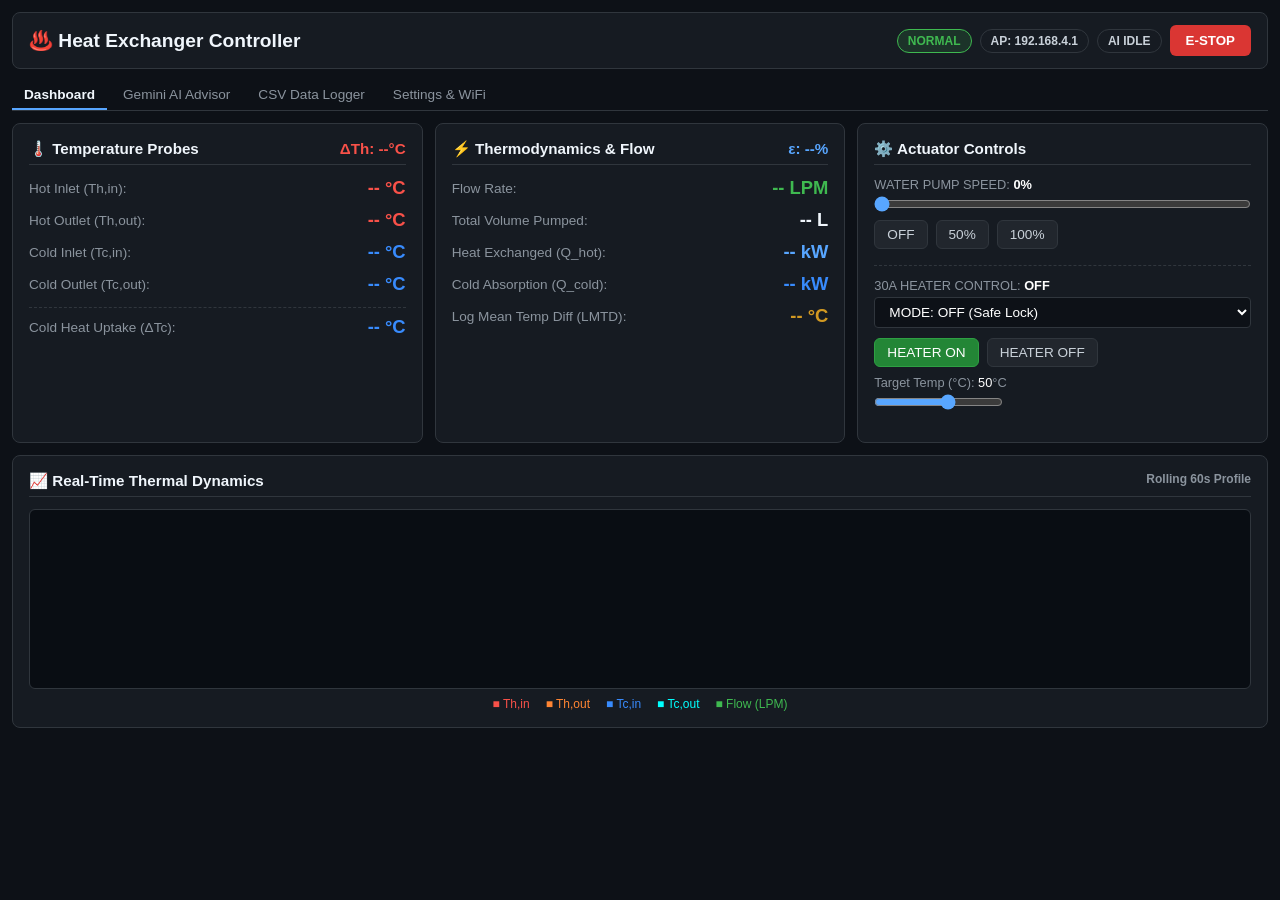
==== src/web/index.html @ 1cc0d994 "refactor: modularize codebase into src domain folders, single-file headers, and dedicated web assets" ====
<!DOCTYPE html>
<html lang="en">
<head>
  <meta charset="UTF-8">
  <meta name="viewport" content="width=device-width, initial-scale=1.0">
  <title>Heat Exchanger Control & Telemetry</title>
  <link rel="stylesheet" href="style.css">
</head>
<body>
  <div class="header">
    <h1>
      <span>♨️ Heat Exchanger Controller</span>
    </h1>
    <div class="badges">
      <span id="badgeSafety" class="badge badge-ok">NORMAL</span>
      <span id="badgeWifi" class="badge">AP: 192.168.4.1</span>
      <span id="badgeAi" class="badge">AI IDLE</span>
      <button class="btn-estop" onclick="triggerEStop()">E-STOP</button>
    </div>
  </div>

  <div class="tab-nav">
    <button class="tab-btn active" onclick="switchTab('dashboard')">Dashboard</button>
    <button class="tab-btn" onclick="switchTab('gemini')">Gemini AI Advisor</button>
    <button class="tab-btn" onclick="switchTab('logging')">CSV Data Logger</button>
    <button class="tab-btn" onclick="switchTab('settings')">Settings & WiFi</button>
  </div>

  <!-- TAB: DASHBOARD -->
  <div id="tab-dashboard" class="tab-content active">
    <div class="grid">
      <!-- Temperatures Card -->
      <div class="card">
        <h2><span>🌡️ Temperature Probes</span> <span id="lblDeltaTh" class="val-hot">ΔTh: --°C</span></h2>
        <div class="stat-row">
          <span class="stat-label">Hot Inlet (Th,in):</span>
          <span id="valThIn" class="stat-val val-hot">-- °C</span>
        </div>
        <div class="stat-row">
          <span class="stat-label">Hot Outlet (Th,out):</span>
          <span id="valThOut" class="stat-val val-hot">-- °C</span>
        </div>
        <div class="stat-row">
          <span class="stat-label">Cold Inlet (Tc,in):</span>
          <span id="valTcIn" class="stat-val val-cold">-- °C</span>
        </div>
        <div class="stat-row">
          <span class="stat-label">Cold Outlet (Tc,out):</span>
          <span id="valTcOut" class="stat-val val-cold">-- °C</span>
        </div>
        <div class="stat-row" style="margin-top: 12px; border-top: 1px dashed var(--border); padding-top: 8px;">
          <span class="stat-label">Cold Heat Uptake (ΔTc):</span>
          <span id="lblDeltaTc" class="stat-val val-cold">-- °C</span>
        </div>
      </div>

      <!-- Thermodynamics & Flow Card -->
      <div class="card">
        <h2><span>⚡ Thermodynamics & Flow</span> <span id="valEff" class="val-accent">ε: --%</span></h2>
        <div class="stat-row">
          <span class="stat-label">Flow Rate:</span>
          <span id="valFlow" class="stat-val val-flow">-- LPM</span>
        </div>
        <div class="stat-row">
          <span class="stat-label">Total Volume Pumped:</span>
          <span id="valVolume" class="stat-val">-- L</span>
        </div>
        <div class="stat-row">
          <span class="stat-label">Heat Exchanged (Q_hot):</span>
          <span id="valQHot" class="stat-val val-accent">-- kW</span>
        </div>
        <div class="stat-row">
          <span class="stat-label">Cold Absorption (Q_cold):</span>
          <span id="valQCold" class="stat-val val-cold">-- kW</span>
        </div>
        <div class="stat-row">
          <span class="stat-label">Log Mean Temp Diff (LMTD):</span>
          <span id="valLmtd" class="stat-val val-warn">-- °C</span>
        </div>
      </div>

      <!-- Pump & Heater Actuator Control -->
      <div class="card">
        <h2><span>⚙️ Actuator Controls</span></h2>
        <!-- Pump -->
        <div class="control-group">
          <label>WATER PUMP SPEED: <span id="lblPumpPct" style="color:#fff;font-weight:bold;">0%</span></label>
          <div class="slider-row">
            <input type="range" id="rngPump" min="0" max="100" value="0" oninput="updatePumpSlider(this.value)" onchange="sendPumpCmd(this.value)">
          </div>
          <div class="btn-row">
            <button class="btn" onclick="sendPumpCmd(0)">OFF</button>
            <button class="btn" onclick="sendPumpCmd(50)">50%</button>
            <button class="btn" onclick="sendPumpCmd(100)">100%</button>
          </div>
        </div>
        <!-- Heater -->
        <div class="control-group" style="margin-top: 16px; border-top: 1px dashed var(--border); padding-top: 12px;">
          <label>30A HEATER CONTROL: <span id="lblHeaterState" style="color:#fff;font-weight:bold;">OFF</span></label>
          <div class="stat-row">
            <select id="selHeaterMode" onchange="sendHeaterConfig()">
              <option value="0">MODE: OFF (Safe Lock)</option>
              <option value="1">MODE: MANUAL ON/OFF</option>
              <option value="2">MODE: THERMOSTATIC (Setpoint)</option>
              <option value="3">MODE: TIME-PWM (Slow Proportional)</option>
            </select>
          </div>
          <div class="btn-row" id="grpManualHeater" style="margin-top: 6px;">
            <button class="btn btn-primary" onclick="sendHeaterManual(true)">HEATER ON</button>
            <button class="btn" onclick="sendHeaterManual(false)">HEATER OFF</button>
          </div>
          <div id="grpThermostatic" style="margin-top: 8px;">
            <label>Target Temp (°C): <span id="lblTargetTemp" style="color:#fff;">50</span>°C</label>
            <input type="range" id="rngTargetTemp" min="20" max="72" value="50" oninput="document.getElementById('lblTargetTemp').innerText=this.value" onchange="sendHeaterConfig()">
          </div>
        </div>
      </div>
    </div>

    <!-- Live Chart -->
    <div class="card">
      <h2><span>📈 Real-Time Thermal Dynamics</span> <span style="font-size:0.75rem;color:#8b949e;">Rolling 60s Profile</span></h2>
      <canvas id="chartCanvas"></canvas>
      <div style="display:flex;gap:16px;margin-top:8px;font-size:0.75rem;justify-content:center;flex-wrap:wrap;">
        <span style="color:var(--hot);">■ Th,in</span>
        <span style="color:#ff8533;">■ Th,out</span>
        <span style="color:var(--cold);">■ Tc,in</span>
        <span style="color:#00ffff;">■ Tc,out</span>
        <span style="color:var(--flow);">■ Flow (LPM)</span>
      </div>
    </div>
  </div>

  <!-- TAB: GEMINI AI ADVISOR -->
  <div id="tab-gemini" class="tab-content">
    <div class="grid">
      <div class="card">
        <h2><span>🤖 Google Gemini AI Edge Integration</span></h2>
        <div class="control-group">
          <label>Google Gemini API Key:</label>
          <div style="display:flex;gap:8px;">
            <input type="text" id="txtGeminiKey" placeholder="AIzaSy...">
            <button class="btn btn-primary" onclick="saveGeminiKey()">Save</button>
          </div>
        </div>
        <div class="control-group">
          <label>Auto-Analysis Interval:</label>
          <select id="selAiInterval" onchange="saveAiInterval()">
            <option value="0">Disabled (Manual Only)</option>
            <option value="30000">Every 30 Seconds</option>
            <option value="60000">Every 1 Minute</option>
            <option value="120000">Every 2 Minutes</option>
          </select>
        </div>
        <div class="control-group">
          <label>
            <input type="checkbox" id="chkAiClosedLoop" onchange="toggleAiClosedLoop()">
            Enable Autonomous Closed-Loop Tuning (AI applies pump & heater setpoints within safety limits)
          </label>
        </div>
        <div class="btn-row">
          <button class="btn btn-primary" onclick="triggerGeminiQuery()">Run AI Thermodynamic Analysis Now</button>
        </div>
      </div>

      <div class="card">
        <h2><span>🧠 Latest AI Diagnostic Report</span> <span id="lblAiScore" class="val-accent">Score: --/100</span></h2>
        <div class="ai-box">
          <div id="aiAnalysisText">No AI evaluation performed yet. Connect to Station Wi-Fi with internet and click 'Run AI Analysis'.</div>
          <div class="ai-rec" id="aiRecText"></div>
          <div id="aiWarningText" style="color:var(--danger);margin-top:6px;"></div>
        </div>
        <div class="btn-row" style="margin-top:12px;">
          <button class="btn btn-warn" id="btnApplyAi" style="display:none;" onclick="applyAiRecommendation()">Apply Suggested Setpoints</button>
        </div>
      </div>
    </div>
  </div>

  <!-- TAB: LOGGING -->
  <div id="tab-logging" class="tab-content">
    <div class="card">
      <h2><span>💾 Experimental CSV Data Logging</span></h2>
      <p style="font-size:0.85rem;color:#8b949e;margin-bottom:12px;">The ESP32 logs live thermodynamic measurements into a circular RAM buffer at 1 Hz.</p>
      <div class="stat-row">
        <span class="stat-label">Logged Samples:</span>
        <span id="lblLogCount" class="stat-val">0 / 600</span>
      </div>
      <div class="btn-row" style="margin-top:16px;">
        <button class="btn btn-primary" onclick="window.open('/api/export.csv')">Download CSV Dataset</button>
        <button class="btn" onclick="clearLogData()">Reset Logger Buffer</button>
      </div>
    </div>
  </div>

  <!-- TAB: SETTINGS -->
  <div id="tab-settings" class="tab-content">
    <div class="grid">
      <div class="card">
        <h2><span>📶 Wi-Fi Station Configuration</span></h2>
        <div class="control-group">
          <label>Station Network SSID:</label>
          <input type="text" id="txtWifiSsid" placeholder="Home or Lab Network">
        </div>
        <div class="control-group">
          <label>Network Password:</label>
          <input type="password" id="txtWifiPass" placeholder="Password">
        </div>
        <div class="btn-row">
          <button class="btn btn-primary" onclick="saveWifiCredentials()">Connect & Save</button>
        </div>
      </div>

      <div class="card">
        <h2><span>⚙️ Calibration & Safety Overrides</span></h2>
        <div class="control-group">
          <label>Flow Meter K-Factor (Hz / LPM):</label>
          <input type="number" id="txtKFactor" step="0.1" value="7.5">
        </div>
        <div class="btn-row">
          <button class="btn btn-primary" onclick="saveCalibration()">Save Calibration</button>
          <button class="btn btn-warn" onclick="resetSafetyTrip()">Clear Safety Alarm</button>
        </div>
      </div>
    </div>
  </div>

  <script src="app.js"></script>
</body>
</html>
---- src/web/style.css ----
:root {
  --bg: #0d1117;
  --card-bg: #161b22;
  --border: #30363d;
  --text: #c9d1d9;
  --text-bright: #f0f6fc;
  --accent: #58a6ff;
  --hot: #f85149;
  --cold: #388bfd;
  --flow: #3fb950;
  --warn: #d29922;
  --danger: #da3633;
}

* {
  box-sizing: border-box;
  margin: 0;
  padding: 0;
  font-family: -apple-system, BlinkMacSystemFont, "Segoe UI", Roboto, sans-serif;
}

body {
  background: var(--bg);
  color: var(--text);
  padding: 12px;
}

.header {
  display: flex;
  justify-content: space-between;
  align-items: center;
  padding: 12px 16px;
  background: var(--card-bg);
  border: 1px solid var(--border);
  border-radius: 8px;
  margin-bottom: 12px;
  flex-wrap: wrap;
  gap: 8px;
}

.header h1 {
  font-size: 1.2rem;
  color: var(--text-bright);
  display: flex;
  align-items: center;
  gap: 8px;
}

.badges {
  display: flex;
  gap: 8px;
  align-items: center;
  flex-wrap: wrap;
}

.badge {
  padding: 4px 10px;
  border-radius: 12px;
  font-size: 0.75rem;
  font-weight: bold;
  text-transform: uppercase;
  border: 1px solid var(--border);
}

.badge-ok {
  background: rgba(63, 185, 80, 0.15);
  color: #3fb950;
  border-color: #3fb950;
}

.badge-trip {
  background: rgba(248, 81, 73, 0.25);
  color: #f85149;
  border-color: #f85149;
  animation: pulse 1s infinite;
}

@keyframes pulse {
  0%, 100% { opacity: 1; }
  50% { opacity: 0.4; }
}

.btn-estop {
  background: var(--danger);
  color: #fff;
  border: none;
  padding: 8px 16px;
  border-radius: 6px;
  font-weight: bold;
  cursor: pointer;
  transition: 0.2s;
}

.btn-estop:hover {
  background: #b62324;
}

.grid {
  display: grid;
  grid-template-columns: repeat(auto-fit, minmax(280px, 1fr));
  gap: 12px;
  margin-bottom: 12px;
}

.card {
  background: var(--card-bg);
  border: 1px solid var(--border);
  border-radius: 8px;
  padding: 16px;
}

.card h2 {
  font-size: 0.95rem;
  color: var(--text-bright);
  margin-bottom: 12px;
  display: flex;
  justify-content: space-between;
  border-bottom: 1px solid var(--border);
  padding-bottom: 6px;
}

.stat-row {
  display: flex;
  justify-content: space-between;
  align-items: center;
  margin-bottom: 10px;
}

.stat-label {
  font-size: 0.85rem;
  color: #8b949e;
}

.stat-val {
  font-size: 1.15rem;
  font-weight: bold;
  color: var(--text-bright);
}

.val-hot { color: var(--hot); }
.val-cold { color: var(--cold); }
.val-flow { color: var(--flow); }
.val-accent { color: var(--accent); }
.val-warn { color: var(--warn); }

.control-group {
  margin-bottom: 12px;
}

.control-group label {
  display: block;
  font-size: 0.8rem;
  color: #8b949e;
  margin-bottom: 4px;
}

.slider-row {
  display: flex;
  align-items: center;
  gap: 10px;
}

input[type=range] {
  flex: 1;
  accent-color: var(--accent);
  cursor: pointer;
}

input[type=number], input[type=text], input[type=password], select {
  background: #0d1117;
  border: 1px solid var(--border);
  color: #fff;
  padding: 6px 10px;
  border-radius: 4px;
  font-size: 0.85rem;
  width: 100%;
}

.btn {
  background: #21262d;
  border: 1px solid var(--border);
  color: #c9d1d9;
  padding: 6px 12px;
  border-radius: 6px;
  cursor: pointer;
  font-size: 0.85rem;
  transition: 0.2s;
}

.btn:hover {
  background: #30363d;
  color: #fff;
}

.btn-primary {
  background: #238636;
  border-color: #2ea043;
  color: #fff;
}

.btn-primary:hover {
  background: #2ea043;
}

.btn-warn {
  background: #9e6a03;
  border-color: #bb8009;
  color: #fff;
}

.btn-row {
  display: flex;
  gap: 8px;
  margin-top: 8px;
}

canvas {
  width: 100%;
  height: 180px;
  background: #090d13;
  border: 1px solid var(--border);
  border-radius: 6px;
  display: block;
}

.ai-box {
  background: rgba(88, 166, 255, 0.08);
  border: 1px solid rgba(88, 166, 255, 0.3);
  border-radius: 6px;
  padding: 12px;
  font-size: 0.85rem;
  line-height: 1.4;
}

.ai-rec {
  margin-top: 8px;
  font-weight: bold;
  color: var(--accent);
}

.tab-nav {
  display: flex;
  gap: 4px;
  border-bottom: 1px solid var(--border);
  margin-bottom: 12px;
}

.tab-btn {
  padding: 6px 12px;
  background: transparent;
  border: none;
  color: #8b949e;
  cursor: pointer;
  font-size: 0.85rem;
  border-bottom: 2px solid transparent;
}

.tab-btn.active {
  color: var(--text-bright);
  border-color: var(--accent);
  font-weight: bold;
}

.tab-content {
  display: none;
}

.tab-content.active {
  display: block;
}
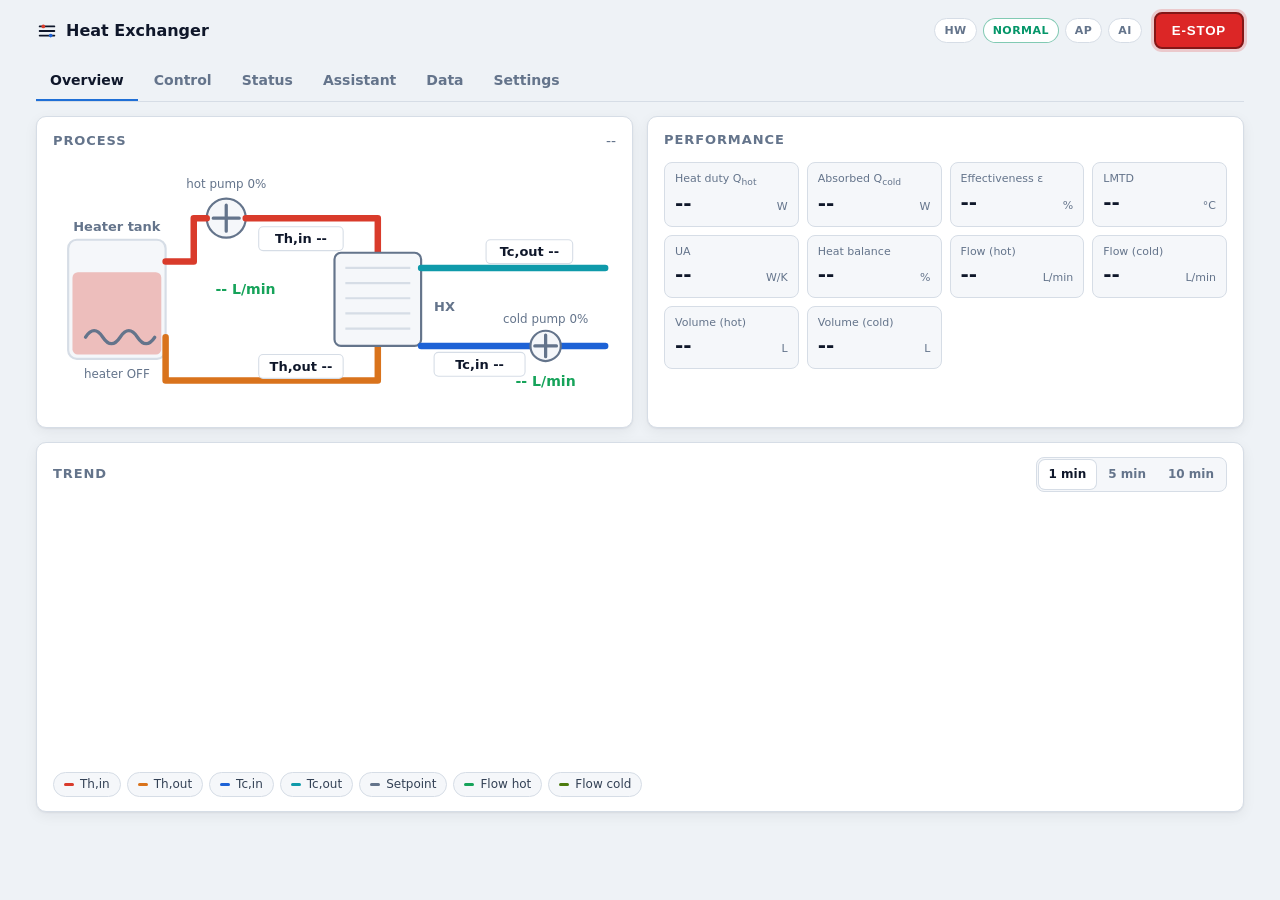
==== commit 50e38493: "feat: dual one-way pumps, cold loop, single 1-Wire bus, hosted simulator - Two one-way single-PWM pu" ====
--- a/src/web/index.html
+++ b/src/web/index.html
@@ -3,228 +3,387 @@
 <head>
   <meta charset="UTF-8">
   <meta name="viewport" content="width=device-width, initial-scale=1.0">
-  <title>Heat Exchanger Control & Telemetry</title>
+  <meta name="color-scheme" content="dark light">
+  <title>Heat Exchanger Control</title>
   <link rel="stylesheet" href="style.css">
 </head>
 <body>
-  <div class="header">
-    <h1>
-      <span>♨️ Heat Exchanger Controller</span>
-    </h1>
-    <div class="badges">
-      <span id="badgeSafety" class="badge badge-ok">NORMAL</span>
-      <span id="badgeWifi" class="badge">AP: 192.168.4.1</span>
-      <span id="badgeAi" class="badge">AI IDLE</span>
-      <button class="btn-estop" onclick="triggerEStop()">E-STOP</button>
+  <header class="topbar">
+    <div class="brand">
+      <svg viewBox="0 0 24 24" width="22" height="22" aria-hidden="true"><path d="M4 7h16M4 12h16M4 17h16" stroke="currentColor" stroke-width="2" fill="none" stroke-linecap="round"/><circle cx="8" cy="7" r="2" fill="var(--hot)"/><circle cx="16" cy="17" r="2" fill="var(--cold)"/></svg>
+      <span>Heat Exchanger</span>
     </div>
-  </div>
-
-  <div class="tab-nav">
-    <button class="tab-btn active" onclick="switchTab('dashboard')">Dashboard</button>
-    <button class="tab-btn" onclick="switchTab('gemini')">Gemini AI Advisor</button>
-    <button class="tab-btn" onclick="switchTab('logging')">CSV Data Logger</button>
-    <button class="tab-btn" onclick="switchTab('settings')">Settings & WiFi</button>
-  </div>
-
-  <!-- TAB: DASHBOARD -->
-  <div id="tab-dashboard" class="tab-content active">
-    <div class="grid">
-      <!-- Temperatures Card -->
+    <div class="chips">
+      <span id="chipSource" class="chip">HW</span>
+      <span id="chipSafety" class="chip chip-ok">NORMAL</span>
+      <span id="chipNet" class="chip">AP</span>
+      <span id="chipAi" class="chip">AI</span>
+    </div>
+    <button class="btn-estop" id="btnEstop" title="Emergency stop: heater off, both pumps stopped">E-STOP</button>
+  </header>
+
+  <nav class="tabs" role="tablist">
+    <button class="tab active" data-tab="overview">Overview</button>
+    <button class="tab" data-tab="control">Control</button>
+    <button class="tab" data-tab="status">Status <span id="statusDot" class="dot hidden"></span></button>
+    <button class="tab" data-tab="assistant">Assistant <span id="chatDot" class="dot hidden"></span></button>
+    <button class="tab" data-tab="data">Data</button>
+    <button class="tab" data-tab="settings">Settings</button>
+  </nav>
+
+  <main>
+    <!-- ================= OVERVIEW ================= -->
+    <section id="tab-overview" class="tab-panel active">
+      <div class="grid grid-2">
+        <div class="card">
+          <div class="card-h"><h2>Process</h2><span id="lblUptime" class="muted">--</span></div>
+          <svg id="schematic" viewBox="0 0 520 230" class="schematic" role="img" aria-label="Process schematic">
+            <!-- tank -->
+            <rect x="14" y="70" width="90" height="110" rx="8" class="sx-tank"/>
+            <rect id="sxTankFill" x="18" y="100" width="82" height="76" rx="5" class="sx-water"/>
+            <path id="sxCoil" d="M30 160 q8 -12 16 0 t16 0 t16 0 t16 0" class="sx-coil"/>
+            <text x="59" y="62" class="sx-label" text-anchor="middle">Heater tank</text>
+            <text id="sxHeater" x="59" y="198" class="sx-small" text-anchor="middle">heater OFF</text>
+            <!-- hot pump -->
+            <circle id="sxPump" cx="160" cy="50" r="18" class="sx-pump"/>
+            <path id="sxImpeller" d="M160 38 L160 62 M148 50 L172 50" class="sx-imp"/>
+            <text id="sxPumpTxt" x="160" y="22" class="sx-small" text-anchor="middle">hot pump 0%</text>
+            <!-- hot path: tank -> pump -> HX in ; HX out -> tank -->
+            <path d="M104 90 H130 V50 H142" class="sx-pipe hot"/>
+            <path d="M178 50 H300 V82" class="sx-pipe hot flowline" id="sxHotIn"/>
+            <path d="M300 168 V200 H104 V160" class="sx-pipe hot-ret flowline" id="sxHotOut"/>
+            <!-- exchanger -->
+            <rect x="260" y="82" width="80" height="86" rx="6" class="sx-hx"/>
+            <path d="M270 96 H330 M270 110 H330 M270 124 H330 M270 138 H330 M270 152 H330" class="sx-plates"/>
+            <text x="352" y="136" class="sx-label">HX</text>
+            <!-- cold path with its own pump on the inlet -->
+            <path d="M510 168 H469" class="sx-pipe cold flowline" id="sxColdInA"/>
+            <path d="M441 168 H340" class="sx-pipe cold flowline" id="sxColdInB"/>
+            <path d="M340 96 H510" class="sx-pipe cold-ret flowline" id="sxColdOut"/>
+            <circle id="sxColdPump" cx="455" cy="168" r="14" class="sx-pump"/>
+            <path id="sxColdImpeller" d="M455 158 L455 178 M445 168 L465 168" class="sx-imp sx-imp-cold"/>
+            <text id="sxColdPumpTxt" x="455" y="147" class="sx-small" text-anchor="middle">cold pump 0%</text>
+            <!-- temperature tags -->
+            <g class="sx-tag"><rect x="190" y="58" width="78" height="22" rx="4"/><text id="sxThIn" x="229" y="73" text-anchor="middle">Th,in --</text></g>
+            <g class="sx-tag"><rect x="190" y="176" width="78" height="22" rx="4"/><text id="sxThOut" x="229" y="191" text-anchor="middle">Th,out --</text></g>
+            <g class="sx-tag"><rect x="352" y="174" width="84" height="22" rx="4"/><text id="sxTcIn" x="394" y="189" text-anchor="middle">Tc,in --</text></g>
+            <g class="sx-tag"><rect x="400" y="70" width="80" height="22" rx="4"/><text id="sxTcOut" x="440" y="85" text-anchor="middle">Tc,out --</text></g>
+            <text id="sxFlowHot" x="150" y="120" class="sx-flow">-- L/min</text>
+            <text id="sxFlowCold" x="455" y="205" class="sx-flow" text-anchor="middle">-- L/min</text>
+          </svg>
+        </div>
+
+        <div class="card">
+          <div class="card-h"><h2>Performance</h2><span id="lblThermoValid" class="muted"></span></div>
+          <div class="kpis">
+            <div class="kpi"><span class="kpi-l">Heat duty Q<sub>hot</sub></span><span class="kpi-v" id="kQh">--</span><span class="kpi-u">W</span></div>
+            <div class="kpi"><span class="kpi-l">Absorbed Q<sub>cold</sub></span><span class="kpi-v" id="kQc">--</span><span class="kpi-u">W</span></div>
+            <div class="kpi"><span class="kpi-l">Effectiveness ε</span><span class="kpi-v" id="kEff">--</span><span class="kpi-u">%</span></div>
+            <div class="kpi"><span class="kpi-l">LMTD</span><span class="kpi-v" id="kLmtd">--</span><span class="kpi-u">°C</span></div>
+            <div class="kpi"><span class="kpi-l">UA</span><span class="kpi-v" id="kUa">--</span><span class="kpi-u">W/K</span></div>
+            <div class="kpi"><span class="kpi-l">Heat balance</span><span class="kpi-v" id="kBal">--</span><span class="kpi-u">%</span></div>
+            <div class="kpi"><span class="kpi-l">Flow (hot)</span><span class="kpi-v" id="kFlow">--</span><span class="kpi-u">L/min</span></div>
+            <div class="kpi"><span class="kpi-l">Flow (cold)</span><span class="kpi-v" id="kFlowCold">--</span><span class="kpi-u">L/min</span></div>
+            <div class="kpi"><span class="kpi-l">Volume (hot)</span><span class="kpi-v" id="kVol">--</span><span class="kpi-u">L</span></div>
+            <div class="kpi"><span class="kpi-l">Volume (cold)</span><span class="kpi-v" id="kVolCold">--</span><span class="kpi-u">L</span></div>
+          </div>
+          <div class="probe-row" id="probeRow"></div>
+        </div>
+      </div>
+
       <div class="card">
-        <h2><span>🌡️ Temperature Probes</span> <span id="lblDeltaTh" class="val-hot">ΔTh: --°C</span></h2>
-        <div class="stat-row">
-          <span class="stat-label">Hot Inlet (Th,in):</span>
-          <span id="valThIn" class="stat-val val-hot">-- °C</span>
-        </div>
-        <div class="stat-row">
-          <span class="stat-label">Hot Outlet (Th,out):</span>
-          <span id="valThOut" class="stat-val val-hot">-- °C</span>
-        </div>
-        <div class="stat-row">
-          <span class="stat-label">Cold Inlet (Tc,in):</span>
-          <span id="valTcIn" class="stat-val val-cold">-- °C</span>
-        </div>
-        <div class="stat-row">
-          <span class="stat-label">Cold Outlet (Tc,out):</span>
-          <span id="valTcOut" class="stat-val val-cold">-- °C</span>
-        </div>
-        <div class="stat-row" style="margin-top: 12px; border-top: 1px dashed var(--border); padding-top: 8px;">
-          <span class="stat-label">Cold Heat Uptake (ΔTc):</span>
-          <span id="lblDeltaTc" class="stat-val val-cold">-- °C</span>
-        </div>
-      </div>
-
-      <!-- Thermodynamics & Flow Card -->
+        <div class="card-h">
+          <h2>Trend</h2>
+          <div class="seg" id="segWindow">
+            <button data-win="60" class="active">1 min</button>
+            <button data-win="300">5 min</button>
+            <button data-win="600">10 min</button>
+          </div>
+        </div>
+        <div class="chart-wrap"><canvas id="chart" aria-label="Temperature and flow trend"></canvas><div id="chartTip" class="chart-tip hidden"></div></div>
+        <div class="legend" id="legend"></div>
+      </div>
+    </section>
+
+    <!-- ================= CONTROL ================= -->
+    <section id="tab-control" class="tab-panel">
+      <div class="grid grid-2">
+        <!-- Hot-side pump -->
+        <div class="card">
+          <div class="card-h"><h2>Pump · hot loop</h2><span id="lblPumpState" class="pill">STOPPED</span></div>
+          <div class="seg seg-wide" id="segPumpMode">
+            <button data-pmode="0" class="active">Manual speed</button>
+            <button data-pmode="1">Flow setpoint</button>
+          </div>
+          <div id="pumpManual">
+            <label class="lbl">Speed <b id="lblPumpCmd">0</b>%</label>
+            <input type="range" id="rngPump" min="0" max="100" step="1" value="0">
+            <div class="btn-row">
+              <button class="btn" data-pump="0">Stop</button>
+              <button class="btn" data-pump="30">30%</button>
+              <button class="btn" data-pump="60">60%</button>
+              <button class="btn" data-pump="100">100%</button>
+            </div>
+          </div>
+          <div id="pumpFlow" class="hidden">
+            <label class="lbl">Flow setpoint (L/min)</label>
+            <div class="inline">
+              <input type="number" id="numFlowSp" min="0" max="30" step="0.1" value="2.0">
+              <button class="btn btn-primary" id="btnFlowSp">Apply</button>
+              <button class="btn" data-pump="0">Stop</button>
+            </div>
+          </div>
+          <div class="meter-row">
+            <div class="meter"><span>Actual</span><div class="bar"><i id="barPump"></i></div><b id="lblPumpAct">0%</b></div>
+            <div class="meter"><span>Flow</span><div class="bar flow"><i id="barFlow"></i></div><b id="lblFlowAct">0.00</b></div>
+          </div>
+        </div>
+
+        <!-- Cold-side pump -->
+        <div class="card">
+          <div class="card-h"><h2>Pump · cold loop</h2><span id="lblColdPumpState" class="pill">STOPPED</span></div>
+          <div class="seg seg-wide" id="segColdPumpMode">
+            <button data-cpmode="0" class="active">Manual speed</button>
+            <button data-cpmode="1">Flow setpoint</button>
+          </div>
+          <div id="coldPumpManual">
+            <label class="lbl">Speed <b id="lblColdPumpCmd">0</b>%</label>
+            <input type="range" id="rngColdPump" min="0" max="100" step="1" value="0">
+            <div class="btn-row">
+              <button class="btn" data-cpump="0">Stop</button>
+              <button class="btn" data-cpump="30">30%</button>
+              <button class="btn" data-cpump="60">60%</button>
+              <button class="btn" data-cpump="100">100%</button>
+            </div>
+          </div>
+          <div id="coldPumpFlow" class="hidden">
+            <label class="lbl">Flow setpoint (L/min)</label>
+            <div class="inline">
+              <input type="number" id="numColdFlowSp" min="0" max="30" step="0.1" value="2.0">
+              <button class="btn btn-primary" id="btnColdFlowSp">Apply</button>
+              <button class="btn" data-cpump="0">Stop</button>
+            </div>
+          </div>
+          <div class="meter-row">
+            <div class="meter"><span>Actual</span><div class="bar"><i id="barColdPump"></i></div><b id="lblColdPumpAct">0%</b></div>
+            <div class="meter"><span>Flow</span><div class="bar flow"><i id="barColdFlow"></i></div><b id="lblColdFlowAct">0.00</b></div>
+          </div>
+        </div>
+      </div>
+
+      <div class="grid grid-2">
+        <div class="card">
+          <div class="card-h"><h2>Heater</h2><span id="lblHeaterState" class="pill">OFF</span></div>
+          <div class="seg seg-wide" id="segHeaterMode">
+            <button data-hmode="0" class="active">Off</button>
+            <button data-hmode="1">Manual</button>
+            <button data-hmode="2">Thermostat</button>
+            <button data-hmode="3">Time-PWM</button>
+            <button data-hmode="4">PID</button>
+          </div>
+          <div class="hm hm-1 hidden">
+            <div class="btn-row">
+              <button class="btn btn-hot" data-hman="1">Relay ON</button>
+              <button class="btn" data-hman="0">Relay OFF</button>
+            </div>
+          </div>
+          <div class="hm hm-2 hm-4 hidden">
+            <label class="lbl">Setpoint <b id="lblSp">50.0</b> °C <span class="muted" id="lblCtrlProbe"></span></label>
+            <input type="range" id="rngSp" min="10" max="73" step="0.5" value="50">
+          </div>
+          <div class="hm hm-3 hidden">
+            <label class="lbl">Duty <b id="lblDutyCmd">0</b>% of a 10 s window</label>
+            <input type="range" id="rngDuty" min="0" max="100" step="5" value="0">
+          </div>
+          <div class="meter-row">
+            <div class="meter"><span>Output</span><div class="bar hot"><i id="barDuty"></i></div><b id="lblDutyAct">0%</b></div>
+          </div>
+          <ul class="checklist" id="heaterChecks"></ul>
+        </div>
+
+        <div class="card">
+          <div class="card-h"><h2>Loop tuning</h2><span class="muted">saved to flash</span></div>
+          <div class="form-grid">
+            <label>Heater Kp <small>%/°C</small><input type="number" id="cfgKp" step="0.1"></label>
+            <label>Heater Ki <small>%/°C·s</small><input type="number" id="cfgKi" step="0.005"></label>
+            <label>Heater Kd <small>%·s/°C</small><input type="number" id="cfgKd" step="0.1"></label>
+            <label>Hysteresis <small>°C</small><input type="number" id="cfgHyst" step="0.1" min="0.2" max="5"></label>
+            <label>Control probe
+              <select id="cfgProbe"><option value="0">Hot inlet (Th,in)</option><option value="1">Hot outlet (Th,out)</option><option value="2">Cold inlet (Tc,in)</option><option value="3">Cold outlet (Tc,out)</option></select>
+            </label>
+            <label>Hot flow Kp <small>%/(L/min)</small><input type="number" id="cfgFkp" step="0.5"></label>
+            <label>Hot flow Ki <small>%/(L/min·s)</small><input type="number" id="cfgFki" step="0.5"></label>
+            <label>Cold flow Kp <small>%/(L/min)</small><input type="number" id="cfgFkp2" step="0.5"></label>
+            <label>Cold flow Ki <small>%/(L/min·s)</small><input type="number" id="cfgFki2" step="0.5"></label>
+          </div>
+          <div class="btn-row"><button class="btn btn-primary" id="btnSaveTuning">Save tuning</button></div>
+        </div>
+      </div>
+    </section>
+
+    <!-- ================= STATUS ================= -->
+    <section id="tab-status" class="tab-panel">
+      <div class="grid grid-2">
+        <div class="card">
+          <div class="card-h"><h2>System</h2><span id="statOverall" class="pill">--</span></div>
+          <table class="kv" id="statTable"></table>
+        </div>
+
+        <div class="card">
+          <div class="card-h"><h2>Safety</h2><span id="statSafety" class="pill">--</span></div>
+          <div id="statTripBox" class="status-box status-danger hidden">
+            <div><b id="statTripText">TRIPPED</b><div class="small muted">Heater locked out until reset.</div></div>
+            <button class="btn btn-sm" data-action="reset">Reset trip</button>
+          </div>
+          <ul class="status-list" id="statWarnings" aria-live="polite"></ul>
+          <div class="small muted" id="statSafetyExtra"></div>
+        </div>
+
+        <div class="card">
+          <div class="card-h"><h2>Temperature probes</h2><span class="small muted">DS18B20 · 1-Wire</span></div>
+          <div class="probe-row" id="statProbes"></div>
+          <p class="small muted mt">All four DS18B20 probes share one 1-Wire bus on GPIO 4 (D4). Slots are mapped from their ROM codes; if two are physically reversed, use <code>swap_probes a b</code> (e.g. via chat or the REST API).</p>
+        </div>
+
+        <div class="card">
+          <div class="card-h"><h2>Connection &amp; AI</h2><span id="statConn" class="pill">--</span></div>
+          <table class="kv" id="statNet"></table>
+        </div>
+      </div>
+    </section>
+
+    <!-- ================= ASSISTANT ================= -->
+    <section id="tab-assistant" class="tab-panel">
+      <div class="grid grid-chat">
+        <div class="card chat-card">
+          <div class="card-h">
+            <h2>Chat</h2>
+            <label class="switch" title="Run commands proposed by Gemini without asking">
+              <input type="checkbox" id="chkAutoExec"><span></span> Auto-run AI commands
+            </label>
+          </div>
+          <div id="chatLog" class="chat-log" aria-live="polite"></div>
+          <div id="chatTyping" class="typing hidden"><i></i><i></i><i></i> <span id="chatPhase">thinking</span></div>
+          <div class="quick" id="quickPrompts">
+            <button data-q="status">status</button>
+            <button data-q="How is the exchanger performing?">How is it performing?</button>
+            <button data-q="Heat the loop to 55 C with PID and 50% pump">Heat to 55 °C</button>
+            <button data-q="Why is the heater off?">Why is the heater off?</button>
+            <button data-q="help">help</button>
+          </div>
+          <form id="chatForm" class="chat-form">
+            <input type="text" id="chatInput" autocomplete="off" maxlength="500" placeholder="Ask or command, e.g. 'pump 40' or 'what is the UA?'">
+            <button class="btn btn-primary" type="submit">Send</button>
+          </form>
+          <div class="chat-foot"><button class="link" id="btnChatClear">Clear chat</button></div>
+        </div>
+
+        <div class="stack">
+          <div class="card">
+            <div class="card-h"><h2>AI analysis</h2><span id="lblAiScore" class="pill">--/100</span></div>
+            <div id="aiReport" class="ai-box muted">No analysis yet.</div>
+            <div class="btn-row">
+              <button class="btn btn-primary" id="btnAiRun">Analyse now</button>
+              <button class="btn hidden" id="btnAiApply">Apply suggestion</button>
+            </div>
+            <div id="aiStatus" class="small muted"></div>
+          </div>
+          <div class="card">
+            <div class="card-h"><h2>Gemini settings</h2><span id="lblKey" class="small"></span></div>
+            <label class="lbl">API key</label>
+            <div class="inline">
+              <input type="password" id="txtKey" placeholder="Paste key from aistudio.google.com" autocomplete="off">
+              <button class="btn btn-primary" id="btnKey">Save</button>
+            </div>
+            <label class="lbl">Model</label>
+            <select id="selModel">
+              <option value="gemini-3.6-flash">gemini-3.6-flash (stable, recommended)</option>
+              <option value="gemini-3.8-flash">gemini-3.8-flash (newest)</option>
+              <option value="gemini-3.5-flash-lite">gemini-3.5-flash-lite (fastest, cheapest)</option>
+              <option value="gemini-3.1-pro-preview">gemini-3.1-pro-preview (deep reasoning, slow)</option>
+              <option value="__custom">Custom model id...</option>
+            </select>
+            <div class="inline hidden" id="customModelRow">
+              <input type="text" id="txtModel" placeholder="gemini-...">
+              <button class="btn" id="btnModel">Use</button>
+            </div>
+            <label class="lbl">Periodic analysis</label>
+            <select id="selInterval">
+              <option value="0">Off (manual only)</option>
+              <option value="30000">Every 30 s</option>
+              <option value="60000">Every 1 min</option>
+              <option value="300000">Every 5 min</option>
+            </select>
+            <label class="switch block"><input type="checkbox" id="chkClosedLoop"><span></span> AI closed-loop (slew-limited pump %, Time-PWM duty only)</label>
+          </div>
+        </div>
+      </div>
+    </section>
+
+    <!-- ================= DATA ================= -->
+    <section id="tab-data" class="tab-panel">
       <div class="card">
-        <h2><span>⚡ Thermodynamics & Flow</span> <span id="valEff" class="val-accent">ε: --%</span></h2>
-        <div class="stat-row">
-          <span class="stat-label">Flow Rate:</span>
-          <span id="valFlow" class="stat-val val-flow">-- LPM</span>
-        </div>
-        <div class="stat-row">
-          <span class="stat-label">Total Volume Pumped:</span>
-          <span id="valVolume" class="stat-val">-- L</span>
-        </div>
-        <div class="stat-row">
-          <span class="stat-label">Heat Exchanged (Q_hot):</span>
-          <span id="valQHot" class="stat-val val-accent">-- kW</span>
-        </div>
-        <div class="stat-row">
-          <span class="stat-label">Cold Absorption (Q_cold):</span>
-          <span id="valQCold" class="stat-val val-cold">-- kW</span>
-        </div>
-        <div class="stat-row">
-          <span class="stat-label">Log Mean Temp Diff (LMTD):</span>
-          <span id="valLmtd" class="stat-val val-warn">-- °C</span>
-        </div>
-      </div>
-
-      <!-- Pump & Heater Actuator Control -->
-      <div class="card">
-        <h2><span>⚙️ Actuator Controls</span></h2>
-        <!-- Pump -->
-        <div class="control-group">
-          <label>WATER PUMP SPEED: <span id="lblPumpPct" style="color:#fff;font-weight:bold;">0%</span></label>
-          <div class="slider-row">
-            <input type="range" id="rngPump" min="0" max="100" value="0" oninput="updatePumpSlider(this.value)" onchange="sendPumpCmd(this.value)">
-          </div>
-          <div class="btn-row">
-            <button class="btn" onclick="sendPumpCmd(0)">OFF</button>
-            <button class="btn" onclick="sendPumpCmd(50)">50%</button>
-            <button class="btn" onclick="sendPumpCmd(100)">100%</button>
-          </div>
-        </div>
-        <!-- Heater -->
-        <div class="control-group" style="margin-top: 16px; border-top: 1px dashed var(--border); padding-top: 12px;">
-          <label>30A HEATER CONTROL: <span id="lblHeaterState" style="color:#fff;font-weight:bold;">OFF</span></label>
-          <div class="stat-row">
-            <select id="selHeaterMode" onchange="sendHeaterConfig()">
-              <option value="0">MODE: OFF (Safe Lock)</option>
-              <option value="1">MODE: MANUAL ON/OFF</option>
-              <option value="2">MODE: THERMOSTATIC (Setpoint)</option>
-              <option value="3">MODE: TIME-PWM (Slow Proportional)</option>
-            </select>
-          </div>
-          <div class="btn-row" id="grpManualHeater" style="margin-top: 6px;">
-            <button class="btn btn-primary" onclick="sendHeaterManual(true)">HEATER ON</button>
-            <button class="btn" onclick="sendHeaterManual(false)">HEATER OFF</button>
-          </div>
-          <div id="grpThermostatic" style="margin-top: 8px;">
-            <label>Target Temp (°C): <span id="lblTargetTemp" style="color:#fff;">50</span>°C</label>
-            <input type="range" id="rngTargetTemp" min="20" max="72" value="50" oninput="document.getElementById('lblTargetTemp').innerText=this.value" onchange="sendHeaterConfig()">
-          </div>
-        </div>
-      </div>
-    </div>
-
-    <!-- Live Chart -->
-    <div class="card">
-      <h2><span>📈 Real-Time Thermal Dynamics</span> <span style="font-size:0.75rem;color:#8b949e;">Rolling 60s Profile</span></h2>
-      <canvas id="chartCanvas"></canvas>
-      <div style="display:flex;gap:16px;margin-top:8px;font-size:0.75rem;justify-content:center;flex-wrap:wrap;">
-        <span style="color:var(--hot);">■ Th,in</span>
-        <span style="color:#ff8533;">■ Th,out</span>
-        <span style="color:var(--cold);">■ Tc,in</span>
-        <span style="color:#00ffff;">■ Tc,out</span>
-        <span style="color:var(--flow);">■ Flow (LPM)</span>
-      </div>
-    </div>
-  </div>
-
-  <!-- TAB: GEMINI AI ADVISOR -->
-  <div id="tab-gemini" class="tab-content">
-    <div class="grid">
-      <div class="card">
-        <h2><span>🤖 Google Gemini AI Edge Integration</span></h2>
-        <div class="control-group">
-          <label>Google Gemini API Key:</label>
-          <div style="display:flex;gap:8px;">
-            <input type="text" id="txtGeminiKey" placeholder="AIzaSy...">
-            <button class="btn btn-primary" onclick="saveGeminiKey()">Save</button>
-          </div>
-        </div>
-        <div class="control-group">
-          <label>Auto-Analysis Interval:</label>
-          <select id="selAiInterval" onchange="saveAiInterval()">
-            <option value="0">Disabled (Manual Only)</option>
-            <option value="30000">Every 30 Seconds</option>
-            <option value="60000">Every 1 Minute</option>
-            <option value="120000">Every 2 Minutes</option>
-          </select>
-        </div>
-        <div class="control-group">
-          <label>
-            <input type="checkbox" id="chkAiClosedLoop" onchange="toggleAiClosedLoop()">
-            Enable Autonomous Closed-Loop Tuning (AI applies pump & heater setpoints within safety limits)
-          </label>
-        </div>
+        <div class="card-h"><h2>Data logger</h2><span class="muted">1 Hz ring buffer in RAM</span></div>
+        <div class="meter"><span>Samples</span><div class="bar"><i id="barLog"></i></div><b id="lblLog">0 / 600</b></div>
+        <p class="small muted">Columns: time, 4 temperatures, hot &amp; cold flow, Q<sub>hot</sub>, Q<sub>cold</sub>, LMTD, UA, ε, hot &amp; cold pump %, heater duty, relay state, source (HW/SIM).</p>
         <div class="btn-row">
-          <button class="btn btn-primary" onclick="triggerGeminiQuery()">Run AI Thermodynamic Analysis Now</button>
-        </div>
-      </div>
-
-      <div class="card">
-        <h2><span>🧠 Latest AI Diagnostic Report</span> <span id="lblAiScore" class="val-accent">Score: --/100</span></h2>
-        <div class="ai-box">
-          <div id="aiAnalysisText">No AI evaluation performed yet. Connect to Station Wi-Fi with internet and click 'Run AI Analysis'.</div>
-          <div class="ai-rec" id="aiRecText"></div>
-          <div id="aiWarningText" style="color:var(--danger);margin-top:6px;"></div>
-        </div>
-        <div class="btn-row" style="margin-top:12px;">
-          <button class="btn btn-warn" id="btnApplyAi" style="display:none;" onclick="applyAiRecommendation()">Apply Suggested Setpoints</button>
-        </div>
-      </div>
-    </div>
-  </div>
-
-  <!-- TAB: LOGGING -->
-  <div id="tab-logging" class="tab-content">
-    <div class="card">
-      <h2><span>💾 Experimental CSV Data Logging</span></h2>
-      <p style="font-size:0.85rem;color:#8b949e;margin-bottom:12px;">The ESP32 logs live thermodynamic measurements into a circular RAM buffer at 1 Hz.</p>
-      <div class="stat-row">
-        <span class="stat-label">Logged Samples:</span>
-        <span id="lblLogCount" class="stat-val">0 / 600</span>
-      </div>
-      <div class="btn-row" style="margin-top:16px;">
-        <button class="btn btn-primary" onclick="window.open('/api/export.csv')">Download CSV Dataset</button>
-        <button class="btn" onclick="clearLogData()">Reset Logger Buffer</button>
-      </div>
-    </div>
-  </div>
-
-  <!-- TAB: SETTINGS -->
-  <div id="tab-settings" class="tab-content">
-    <div class="grid">
-      <div class="card">
-        <h2><span>📶 Wi-Fi Station Configuration</span></h2>
-        <div class="control-group">
-          <label>Station Network SSID:</label>
-          <input type="text" id="txtWifiSsid" placeholder="Home or Lab Network">
-        </div>
-        <div class="control-group">
-          <label>Network Password:</label>
-          <input type="password" id="txtWifiPass" placeholder="Password">
-        </div>
-        <div class="btn-row">
-          <button class="btn btn-primary" onclick="saveWifiCredentials()">Connect & Save</button>
-        </div>
-      </div>
-
-      <div class="card">
-        <h2><span>⚙️ Calibration & Safety Overrides</span></h2>
-        <div class="control-group">
-          <label>Flow Meter K-Factor (Hz / LPM):</label>
-          <input type="number" id="txtKFactor" step="0.1" value="7.5">
-        </div>
-        <div class="btn-row">
-          <button class="btn btn-primary" onclick="saveCalibration()">Save Calibration</button>
-          <button class="btn btn-warn" onclick="resetSafetyTrip()">Clear Safety Alarm</button>
-        </div>
-      </div>
-    </div>
-  </div>
-
+          <a class="btn btn-primary" href="/api/export.csv" download>Download CSV</a>
+          <button class="btn" id="btnLogClear">Clear buffer</button>
+        </div>
+      </div>
+    </section>
+
+    <!-- ================= SETTINGS ================= -->
+    <section id="tab-settings" class="tab-panel">
+      <div class="grid grid-2">
+        <div class="card">
+          <div class="card-h"><h2>Simulation</h2><span id="lblSimState" class="pill">--</span></div>
+          <p class="small muted">Runs a virtual plant (2 kW heater, 3 kg tank, counter-flow exchanger, two pumps) driven by the real controllers. In <b>Auto</b> the virtual plant also takes over whenever a hardware fault is present and returns to real hardware once it clears. Physical outputs stay off while simulating.</p>
+          <div class="seg seg-wide" id="segSim">
+            <button data-sim="0">Off</button>
+            <button data-sim="2">Auto (fault-tolerant)</button>
+            <button data-sim="1">On</button>
+          </div>
+          <label class="lbl">Inject faults (simulation only)</label>
+          <div class="checks">
+            <label class="switch"><input type="checkbox" data-fault="1"><span></span> Hot flow blocked</label>
+            <label class="switch"><input type="checkbox" data-fault="8"><span></span> Cold flow blocked</label>
+            <label class="switch"><input type="checkbox" data-fault="2"><span></span> Th,in probe lost</label>
+            <label class="switch"><input type="checkbox" data-fault="4"><span></span> Relay welded</label>
+          </div>
+        </div>
+
+        <div class="card">
+          <div class="card-h"><h2>Wi-Fi station</h2><span id="lblSta" class="pill">--</span></div>
+          <div class="inline">
+            <input type="text" id="txtSsid" placeholder="Network SSID" list="ssidList">
+            <button class="btn" id="btnScan">Scan</button>
+          </div>
+          <datalist id="ssidList"></datalist>
+          <input type="password" id="txtPass" placeholder="Password" class="mt">
+          <div class="btn-row"><button class="btn btn-primary" id="btnWifi">Connect &amp; save</button></div>
+        </div>
+
+        <div class="card">
+          <div class="card-h"><h2>Calibration</h2></div>
+          <div class="form-grid">
+            <label>Hot flow K-factor <small>Hz per L/min</small><input type="number" id="cfgK" step="0.1"></label>
+            <label>Cold flow K-factor <small>Hz per L/min</small><input type="number" id="cfgColdK" step="0.1"></label>
+            <label>Hot pump min duty <small>% (dead band)</small><input type="number" id="cfgPmin" min="0" max="80" step="1"></label>
+            <label>Cold pump min duty <small>% (dead band)</small><input type="number" id="cfgColdPmin" min="0" max="80" step="1"></label>
+          </div>
+          <div class="btn-row"><button class="btn btn-primary" id="btnSaveCal">Save calibration</button></div>
+        </div>
+
+        <div class="card">
+          <div class="card-h"><h2>System</h2></div>
+          <table class="kv" id="sysTable"></table>
+        </div>
+      </div>
+    </section>
+  </main>
+
+  <div id="toasts" class="toasts" aria-live="polite"></div>
   <script src="app.js"></script>
 </body>
-</html>
+</html>
--- a/src/web/style.css
+++ b/src/web/style.css
@@ -1,270 +1,286 @@
 :root {
-  --bg: #0d1117;
-  --card-bg: #161b22;
-  --border: #30363d;
-  --text: #c9d1d9;
-  --text-bright: #f0f6fc;
-  --accent: #58a6ff;
-  --hot: #f85149;
-  --cold: #388bfd;
-  --flow: #3fb950;
-  --warn: #d29922;
-  --danger: #da3633;
-}
-
-* {
-  box-sizing: border-box;
-  margin: 0;
-  padding: 0;
-  font-family: -apple-system, BlinkMacSystemFont, "Segoe UI", Roboto, sans-serif;
-}
+  --bg: #0b0f14;
+  --surface: #121821;
+  --surface-2: #18202b;
+  --border: #263140;
+  --text: #c9d4e0;
+  --text-strong: #f1f5f9;
+  --muted: #7d8a99;
+  --accent: #4ea1ff;
+  --hot: #ff6b5b;
+  --hot-2: #ffa25b;
+  --cold: #3d8bff;
+  --cold-2: #33d6e6;
+  --flow: #3ccf7a;
+  --flow-cold: #a3e635;
+  --warn: #e3a72f;
+  --danger: #ef4444;
+  --ok: #34d399;
+  --sim: #b98cff;
+  --radius: 10px;
+  --shadow: 0 1px 0 rgba(255, 255, 255, 0.03) inset, 0 6px 18px rgba(0, 0, 0, 0.25);
+}
+
+@media (prefers-color-scheme: light) {
+  :root:not([data-theme="dark"]) {
+    --bg: #eef2f6;
+    --surface: #ffffff;
+    --surface-2: #f5f7fa;
+    --border: #d6dde6;
+    --text: #334155;
+    --text-strong: #0f172a;
+    --muted: #64748b;
+    --accent: #1f6fd6;
+    --hot: #d93b2b;
+    --hot-2: #d9731c;
+    --cold: #1d62d6;
+    --cold-2: #0f9aaa;
+    --flow: #16a35a;
+    --flow-cold: #4d7c0f;
+    --warn: #b7791f;
+    --danger: #dc2626;
+    --ok: #059669;
+    --sim: #7c4ddb;
+    --shadow: 0 1px 2px rgba(15, 23, 42, 0.06), 0 4px 14px rgba(15, 23, 42, 0.06);
+  }
+}
+
+* { box-sizing: border-box; margin: 0; padding: 0; }
 
 body {
   background: var(--bg);
   color: var(--text);
-  padding: 12px;
-}
-
-.header {
-  display: flex;
-  justify-content: space-between;
-  align-items: center;
-  padding: 12px 16px;
-  background: var(--card-bg);
-  border: 1px solid var(--border);
-  border-radius: 8px;
-  margin-bottom: 12px;
-  flex-wrap: wrap;
-  gap: 8px;
-}
-
-.header h1 {
-  font-size: 1.2rem;
-  color: var(--text-bright);
-  display: flex;
-  align-items: center;
-  gap: 8px;
-}
-
-.badges {
-  display: flex;
-  gap: 8px;
-  align-items: center;
-  flex-wrap: wrap;
-}
-
-.badge {
-  padding: 4px 10px;
-  border-radius: 12px;
-  font-size: 0.75rem;
-  font-weight: bold;
-  text-transform: uppercase;
-  border: 1px solid var(--border);
-}
-
-.badge-ok {
-  background: rgba(63, 185, 80, 0.15);
-  color: #3fb950;
-  border-color: #3fb950;
-}
-
-.badge-trip {
-  background: rgba(248, 81, 73, 0.25);
-  color: #f85149;
-  border-color: #f85149;
-  animation: pulse 1s infinite;
-}
-
-@keyframes pulse {
-  0%, 100% { opacity: 1; }
-  50% { opacity: 0.4; }
-}
+  font: 14px/1.45 system-ui, -apple-system, "Segoe UI", Roboto, sans-serif;
+  padding: 0 16px 32px;
+  max-width: 1240px;
+  margin: 0 auto;
+}
+
+.hidden { display: none !important; }
+.muted { color: var(--muted); }
+.small { font-size: 12px; }
+.mt { margin-top: 8px; }
+b { color: var(--text-strong); }
+
+/* ---------- top bar ---------- */
+.topbar {
+  position: sticky; top: 0; z-index: 10;
+  display: flex; align-items: center; gap: 12px; flex-wrap: wrap;
+  padding: 12px 0;
+  background: var(--bg);
+}
+.brand { display: flex; align-items: center; gap: 8px; font-weight: 700; font-size: 16px; color: var(--text-strong); margin-right: auto; }
+.chips { display: flex; gap: 6px; flex-wrap: wrap; }
+.chip {
+  font-size: 11px; font-weight: 700; letter-spacing: .04em; text-transform: uppercase;
+  padding: 4px 9px; border-radius: 999px; border: 1px solid var(--border); color: var(--muted);
+  background: var(--surface);
+}
+.chip-ok { color: var(--ok); border-color: color-mix(in srgb, var(--ok) 50%, transparent); }
+.chip-trip { color: #fff; background: var(--danger); border-color: var(--danger); animation: pulse 1s infinite; }
+.chip-sim { color: var(--sim); border-color: color-mix(in srgb, var(--sim) 60%, transparent); }
+.chip-on { color: var(--accent); border-color: color-mix(in srgb, var(--accent) 50%, transparent); }
+.chip-warn { color: var(--warn); border-color: color-mix(in srgb, var(--warn) 50%, transparent); }
+@keyframes pulse { 50% { opacity: .55; } }
 
 .btn-estop {
-  background: var(--danger);
-  color: #fff;
-  border: none;
-  padding: 8px 16px;
-  border-radius: 6px;
-  font-weight: bold;
-  cursor: pointer;
-  transition: 0.2s;
-}
-
-.btn-estop:hover {
-  background: #b62324;
-}
-
-.grid {
-  display: grid;
-  grid-template-columns: repeat(auto-fit, minmax(280px, 1fr));
-  gap: 12px;
-  margin-bottom: 12px;
-}
-
-.card {
-  background: var(--card-bg);
-  border: 1px solid var(--border);
-  border-radius: 8px;
-  padding: 16px;
-}
-
-.card h2 {
-  font-size: 0.95rem;
-  color: var(--text-bright);
-  margin-bottom: 12px;
-  display: flex;
-  justify-content: space-between;
-  border-bottom: 1px solid var(--border);
-  padding-bottom: 6px;
-}
-
-.stat-row {
-  display: flex;
-  justify-content: space-between;
-  align-items: center;
-  margin-bottom: 10px;
-}
-
-.stat-label {
-  font-size: 0.85rem;
-  color: #8b949e;
-}
-
-.stat-val {
-  font-size: 1.15rem;
-  font-weight: bold;
-  color: var(--text-bright);
-}
-
-.val-hot { color: var(--hot); }
-.val-cold { color: var(--cold); }
-.val-flow { color: var(--flow); }
-.val-accent { color: var(--accent); }
-.val-warn { color: var(--warn); }
-
-.control-group {
-  margin-bottom: 12px;
-}
-
-.control-group label {
-  display: block;
-  font-size: 0.8rem;
-  color: #8b949e;
-  margin-bottom: 4px;
-}
-
-.slider-row {
-  display: flex;
-  align-items: center;
-  gap: 10px;
-}
-
-input[type=range] {
-  flex: 1;
-  accent-color: var(--accent);
-  cursor: pointer;
-}
-
+  background: var(--danger); color: #fff; border: 2px solid color-mix(in srgb, var(--danger) 60%, #000);
+  font-weight: 800; letter-spacing: .06em; padding: 9px 16px; border-radius: 8px; cursor: pointer;
+  box-shadow: 0 0 0 3px color-mix(in srgb, var(--danger) 20%, transparent);
+}
+.btn-estop:active { transform: translateY(1px); }
+
+/* ---------- tabs ---------- */
+.tabs { display: flex; gap: 2px; border-bottom: 1px solid var(--border); margin-bottom: 14px; overflow-x: auto; }
+.tab {
+  background: none; border: none; color: var(--muted); padding: 9px 14px; cursor: pointer; font: inherit; font-weight: 600;
+  border-bottom: 2px solid transparent; white-space: nowrap; position: relative;
+}
+.tab:hover { color: var(--text-strong); }
+.tab.active { color: var(--text-strong); border-bottom-color: var(--accent); }
+.dot { display: inline-block; width: 7px; height: 7px; border-radius: 50%; background: var(--accent); vertical-align: middle; }
+.tab-panel { display: none; }
+.tab-panel.active { display: block; }
+
+/* ---------- layout ---------- */
+.grid { display: grid; gap: 14px; margin-bottom: 14px; }
+.grid-2 { grid-template-columns: repeat(auto-fit, minmax(min(100%, 420px), 1fr)); }
+.grid-chat { grid-template-columns: minmax(0, 1.5fr) minmax(0, 1fr); }
+@media (max-width: 860px) { .grid-chat { grid-template-columns: 1fr; } }
+.stack { display: grid; gap: 14px; align-content: start; }
+
+.card { background: var(--surface); border: 1px solid var(--border); border-radius: var(--radius); padding: 14px 16px; box-shadow: var(--shadow); margin-bottom: 14px; }
+.grid > .card, .stack > .card { margin-bottom: 0; }
+.card-h { display: flex; align-items: center; justify-content: space-between; gap: 8px; margin-bottom: 12px; flex-wrap: wrap; }
+.card-h h2 { font-size: 13px; text-transform: uppercase; letter-spacing: .07em; color: var(--muted); font-weight: 700; }
+
+.pill { font-size: 11px; font-weight: 700; padding: 3px 9px; border-radius: 999px; background: var(--surface-2); border: 1px solid var(--border); color: var(--muted); text-transform: uppercase; }
+.pill.on { color: var(--flow); border-color: var(--flow); }
+.pill.hot { color: #fff; background: var(--hot); border-color: var(--hot); }
+.pill.wait { color: var(--warn); border-color: var(--warn); }
+.pill.sim { color: var(--sim); border-color: var(--sim); }
+
+/* ---------- schematic ---------- */
+.schematic { width: 100%; height: auto; display: block; }
+.sx-tank { fill: var(--surface-2); stroke: var(--border); stroke-width: 2; }
+.sx-water { fill: color-mix(in srgb, var(--hot) 30%, transparent); transition: fill .6s; }
+.sx-coil { fill: none; stroke: var(--muted); stroke-width: 3; stroke-linecap: round; }
+.sx-coil.on { stroke: var(--hot); filter: drop-shadow(0 0 4px var(--hot)); }
+.sx-hx { fill: var(--surface-2); stroke: var(--muted); stroke-width: 2; }
+.sx-plates { stroke: var(--border); stroke-width: 2; }
+.sx-pipe { fill: none; stroke-width: 6; stroke-linecap: round; stroke-linejoin: round; }
+.sx-pipe.hot { stroke: var(--hot); }
+.sx-pipe.hot-ret { stroke: var(--hot-2); }
+.sx-pipe.cold { stroke: var(--cold); }
+.sx-pipe.cold-ret { stroke: var(--cold-2); }
+.flowline.moving { stroke-dasharray: 10 8; animation: flow 1s linear infinite; }
+@keyframes flow { to { stroke-dashoffset: -18; } }
+.sx-pump { fill: var(--surface-2); stroke: var(--muted); stroke-width: 2; }
+.sx-pump.on { stroke: var(--flow); }
+.sx-imp { stroke: var(--muted); stroke-width: 3; stroke-linecap: round; transform-origin: 160px 50px; }
+.sx-imp.on { stroke: var(--flow); animation: spin .8s linear infinite; }
+.sx-imp-cold { transform-origin: 455px 168px; }
+@keyframes spin { to { transform: rotate(360deg); } }
+.sx-label { fill: var(--muted); font-size: 12px; font-weight: 600; }
+.sx-small { fill: var(--muted); font-size: 11px; }
+.sx-flow { fill: var(--flow); font-size: 13px; font-weight: 700; }
+.sx-tag rect { fill: var(--surface); stroke: var(--border); }
+.sx-tag text { fill: var(--text-strong); font-size: 12px; font-weight: 600; font-variant-numeric: tabular-nums; }
+.sx-tag.bad rect { stroke: var(--danger); }
+.sx-tag.bad text { fill: var(--danger); }
+
+/* ---------- KPIs ---------- */
+.kpis { display: grid; grid-template-columns: repeat(auto-fill, minmax(118px, 1fr)); gap: 8px; }
+.kpi { background: var(--surface-2); border: 1px solid var(--border); border-radius: 8px; padding: 8px 10px; display: grid; grid-template-columns: 1fr auto; align-items: baseline; }
+.kpi-l { grid-column: 1 / -1; font-size: 11px; color: var(--muted); }
+.kpi-v { font-size: 20px; font-weight: 700; color: var(--text-strong); font-variant-numeric: tabular-nums; }
+.kpi-u { font-size: 11px; color: var(--muted); margin-left: 4px; }
+.probe-row { display: flex; gap: 6px; flex-wrap: wrap; margin-top: 12px; }
+.probe { font-size: 11px; padding: 3px 8px; border-radius: 6px; border: 1px solid var(--border); color: var(--muted); }
+.probe.ok { color: var(--ok); }
+.probe.bad { color: var(--danger); border-color: var(--danger); }
+
+/* ---------- chart ---------- */
+.chart-wrap { position: relative; }
+#chart { width: 100%; height: 260px; display: block; }
+.chart-tip { position: absolute; top: 6px; pointer-events: none; background: var(--surface-2); border: 1px solid var(--border); border-radius: 6px; padding: 6px 8px; font-size: 11px; line-height: 1.5; white-space: nowrap; font-variant-numeric: tabular-nums; }
+.legend { display: flex; flex-wrap: wrap; gap: 6px; margin-top: 8px; }
+.legend button { background: var(--surface-2); border: 1px solid var(--border); color: var(--text); border-radius: 999px; padding: 3px 10px; font: inherit; font-size: 12px; cursor: pointer; display: flex; align-items: center; gap: 6px; }
+.legend button i { width: 10px; height: 3px; border-radius: 2px; display: inline-block; }
+.legend button.off { opacity: .4; }
+
+/* ---------- controls ---------- */
+.seg { display: inline-flex; background: var(--surface-2); border: 1px solid var(--border); border-radius: 8px; padding: 2px; gap: 2px; flex-wrap: wrap; }
+.seg button { background: none; border: none; color: var(--muted); font: inherit; font-size: 12px; font-weight: 600; padding: 6px 10px; border-radius: 6px; cursor: pointer; }
+.seg button.active { background: var(--surface); color: var(--text-strong); box-shadow: 0 0 0 1px var(--border); }
+.seg-wide { display: flex; margin-bottom: 12px; }
+.seg-wide button { flex: 1; }
+
+.lbl { display: block; font-size: 12px; color: var(--muted); margin: 10px 0 4px; }
+input[type=range] { width: 100%; accent-color: var(--accent); }
 input[type=number], input[type=text], input[type=password], select {
-  background: #0d1117;
-  border: 1px solid var(--border);
-  color: #fff;
-  padding: 6px 10px;
-  border-radius: 4px;
-  font-size: 0.85rem;
-  width: 100%;
-}
+  width: 100%; background: var(--surface-2); border: 1px solid var(--border); color: var(--text-strong);
+  border-radius: 6px; padding: 7px 9px; font: inherit;
+}
+input:focus, select:focus, button:focus-visible { outline: 2px solid color-mix(in srgb, var(--accent) 70%, transparent); outline-offset: 1px; }
+.inline { display: flex; gap: 8px; align-items: center; }
+.inline input { flex: 1; }
 
 .btn {
-  background: #21262d;
-  border: 1px solid var(--border);
-  color: #c9d1d9;
-  padding: 6px 12px;
-  border-radius: 6px;
-  cursor: pointer;
-  font-size: 0.85rem;
-  transition: 0.2s;
-}
-
-.btn:hover {
-  background: #30363d;
-  color: #fff;
-}
-
-.btn-primary {
-  background: #238636;
-  border-color: #2ea043;
-  color: #fff;
-}
-
-.btn-primary:hover {
-  background: #2ea043;
-}
-
-.btn-warn {
-  background: #9e6a03;
-  border-color: #bb8009;
-  color: #fff;
-}
-
-.btn-row {
-  display: flex;
-  gap: 8px;
-  margin-top: 8px;
-}
-
-canvas {
-  width: 100%;
-  height: 180px;
-  background: #090d13;
-  border: 1px solid var(--border);
-  border-radius: 6px;
-  display: block;
-}
-
-.ai-box {
-  background: rgba(88, 166, 255, 0.08);
-  border: 1px solid rgba(88, 166, 255, 0.3);
-  border-radius: 6px;
-  padding: 12px;
-  font-size: 0.85rem;
-  line-height: 1.4;
-}
-
-.ai-rec {
-  margin-top: 8px;
-  font-weight: bold;
-  color: var(--accent);
-}
-
-.tab-nav {
-  display: flex;
-  gap: 4px;
-  border-bottom: 1px solid var(--border);
-  margin-bottom: 12px;
-}
-
-.tab-btn {
-  padding: 6px 12px;
-  background: transparent;
-  border: none;
-  color: #8b949e;
-  cursor: pointer;
-  font-size: 0.85rem;
-  border-bottom: 2px solid transparent;
-}
-
-.tab-btn.active {
-  color: var(--text-bright);
-  border-color: var(--accent);
-  font-weight: bold;
-}
-
-.tab-content {
-  display: none;
-}
-
-.tab-content.active {
-  display: block;
-}
+  display: inline-flex; align-items: center; justify-content: center; text-decoration: none;
+  background: var(--surface-2); color: var(--text-strong); border: 1px solid var(--border);
+  border-radius: 7px; padding: 7px 12px; font: inherit; font-weight: 600; font-size: 13px; cursor: pointer; white-space: nowrap;
+}
+.btn:hover { border-color: var(--muted); }
+.btn:disabled { opacity: .5; cursor: not-allowed; }
+.btn-primary { background: var(--accent); border-color: var(--accent); color: #fff; }
+.btn-hot { background: var(--hot); border-color: var(--hot); color: #fff; }
+.btn-sm { padding: 4px 10px; font-size: 12px; }
+.btn-row { display: flex; gap: 8px; margin-top: 12px; flex-wrap: wrap; }
+.link { background: none; border: none; color: var(--muted); font: inherit; font-size: 12px; cursor: pointer; text-decoration: underline; }
+
+.meter-row { display: grid; gap: 6px; margin-top: 14px; }
+.meter { display: grid; grid-template-columns: 56px 1fr 64px; gap: 8px; align-items: center; font-size: 12px; color: var(--muted); }
+.meter b { text-align: right; font-variant-numeric: tabular-nums; }
+.bar { height: 8px; background: var(--surface-2); border: 1px solid var(--border); border-radius: 99px; overflow: hidden; }
+.bar i { display: block; height: 100%; width: 0; background: var(--accent); transition: width .4s; }
+.bar.flow i { background: var(--flow); }
+.bar.hot i { background: var(--hot); }
+
+.checklist { list-style: none; margin-top: 12px; display: grid; gap: 4px; font-size: 12px; }
+.checklist li::before { content: "●"; margin-right: 6px; }
+.checklist li.ok::before { color: var(--ok); }
+.checklist li.no::before { color: var(--danger); }
+.checklist li.na { color: var(--muted); }
+.checklist li.na::before { color: var(--muted); }
+
+.form-grid { display: grid; grid-template-columns: repeat(auto-fill, minmax(150px, 1fr)); gap: 10px; }
+.form-grid label { font-size: 12px; color: var(--muted); display: grid; gap: 4px; }
+.form-grid small { color: var(--muted); opacity: .8; }
+
+.switch { display: inline-flex; align-items: center; gap: 8px; font-size: 12px; color: var(--text); cursor: pointer; user-select: none; }
+.switch.block { display: flex; margin-top: 12px; }
+.switch input { display: none; }
+.switch span { width: 32px; height: 18px; border-radius: 99px; background: var(--border); position: relative; transition: background .2s; flex: none; }
+.switch span::after { content: ""; position: absolute; top: 2px; left: 2px; width: 14px; height: 14px; border-radius: 50%; background: #fff; transition: transform .2s; }
+.switch input:checked + span { background: var(--accent); }
+.switch input:checked + span::after { transform: translateX(14px); }
+.checks { display: grid; gap: 8px; }
+
+/* ---------- chat ---------- */
+.chat-card { display: flex; flex-direction: column; min-height: 520px; }
+.chat-log { flex: 1; overflow-y: auto; display: flex; flex-direction: column; gap: 8px; padding: 4px 2px 8px; max-height: 60vh; min-height: 280px; }
+.msg { max-width: 88%; padding: 8px 11px; border-radius: 12px; white-space: pre-wrap; word-wrap: break-word; font-size: 13px; }
+.msg.user { align-self: flex-end; background: var(--accent); color: #fff; border-bottom-right-radius: 4px; }
+.msg.assistant { align-self: flex-start; background: var(--surface-2); border: 1px solid var(--border); border-bottom-left-radius: 4px; }
+.msg.system { align-self: center; max-width: 100%; background: none; color: var(--muted); font-size: 12px; border: 1px dashed var(--border); font-family: ui-monospace, SFMono-Regular, Menlo, monospace; }
+.msg .cmds { margin-top: 8px; display: flex; flex-wrap: wrap; gap: 6px; align-items: center; }
+.msg .cmd { font: 11px ui-monospace, SFMono-Regular, Menlo, monospace; background: var(--surface); border: 1px solid var(--border); border-radius: 5px; padding: 2px 6px; }
+.msg .res { margin-top: 6px; font-size: 11px; color: var(--muted); }
+.typing { font-size: 12px; color: var(--muted); padding: 2px 4px 6px; display: flex; gap: 3px; align-items: center; }
+.typing i { width: 6px; height: 6px; border-radius: 50%; background: var(--muted); animation: blink 1.2s infinite; }
+.typing i:nth-child(2) { animation-delay: .2s; }
+.typing i:nth-child(3) { animation-delay: .4s; }
+@keyframes blink { 50% { opacity: .2; } }
+.quick { display: flex; gap: 6px; flex-wrap: wrap; margin: 4px 0 8px; }
+.quick button { background: var(--surface-2); border: 1px solid var(--border); color: var(--text); border-radius: 999px; padding: 4px 10px; font: inherit; font-size: 12px; cursor: pointer; }
+.chat-form { display: flex; gap: 8px; }
+.chat-form input { flex: 1; }
+.chat-foot { text-align: right; margin-top: 6px; }
+
+.ai-box { background: var(--surface-2); border: 1px solid var(--border); border-radius: 8px; padding: 10px; font-size: 13px; white-space: pre-wrap; }
+.ai-box .rec { margin-top: 8px; color: var(--accent); font-weight: 600; }
+.ai-box .warn { margin-top: 6px; color: var(--danger); }
+
+/* ---------- status tab ---------- */
+.status-box { display: flex; align-items: center; justify-content: space-between; gap: 12px; padding: 10px 12px; border-radius: 8px; margin-bottom: 10px; font-size: 13px; }
+.status-danger { background: color-mix(in srgb, var(--danger) 16%, var(--surface)); border: 1px solid var(--danger); color: var(--text-strong); }
+.status-warn { background: color-mix(in srgb, var(--warn) 12%, var(--surface)); border: 1px solid color-mix(in srgb, var(--warn) 55%, transparent); }
+.status-list { list-style: none; display: grid; gap: 6px; font-size: 13px; }
+.status-list li { display: flex; gap: 8px; align-items: flex-start; padding: 7px 10px; border-radius: 7px; background: var(--surface-2); border: 1px solid var(--border); }
+.status-list li::before { content: "!"; flex: none; width: 16px; height: 16px; border-radius: 50%; text-align: center; font-size: 11px; font-weight: 800; line-height: 16px; background: var(--warn); color: #000; }
+.status-list li.ok::before { content: "✓"; background: var(--ok); color: #fff; }
+.status-list li.info::before { content: "i"; background: var(--accent); color: #fff; }
+.status-list li.sim::before { content: "S"; background: var(--sim); color: #fff; }
+.status-list li:empty { display: none; }
+.pill.trip { color: #fff; background: var(--danger); border-color: var(--danger); }
+.pill.sim { color: var(--sim); border-color: var(--sim); }
+
+/* ---------- misc ---------- */
+.kv { width: 100%; border-collapse: collapse; font-size: 12px; }
+.kv td { padding: 5px 0; border-bottom: 1px solid var(--border); }
+.kv td:first-child { color: var(--muted); width: 45%; }
+.kv td:last-child { font-variant-numeric: tabular-nums; font-family: ui-monospace, SFMono-Regular, Menlo, monospace; }
+
+.toasts { position: fixed; right: 16px; bottom: 16px; display: grid; gap: 8px; z-index: 50; max-width: min(380px, calc(100vw - 32px)); }
+.toast { background: var(--surface); border: 1px solid var(--border); border-left: 4px solid var(--accent); border-radius: 8px; padding: 9px 12px; font-size: 13px; box-shadow: var(--shadow); animation: slide .2s ease-out; }
+.toast.err { border-left-color: var(--danger); }
+.toast.ok { border-left-color: var(--ok); }
+@keyframes slide { from { transform: translateY(8px); opacity: 0; } }
+
+@media (max-width: 520px) {
+  body { padding: 0 10px 24px; }
+  .kpi-v { font-size: 17px; }
+  .btn-estop { padding: 8px 12px; }
+}
+.form-grid label.switch { display: flex; align-self: end; padding-bottom: 8px; color: var(--text); }
